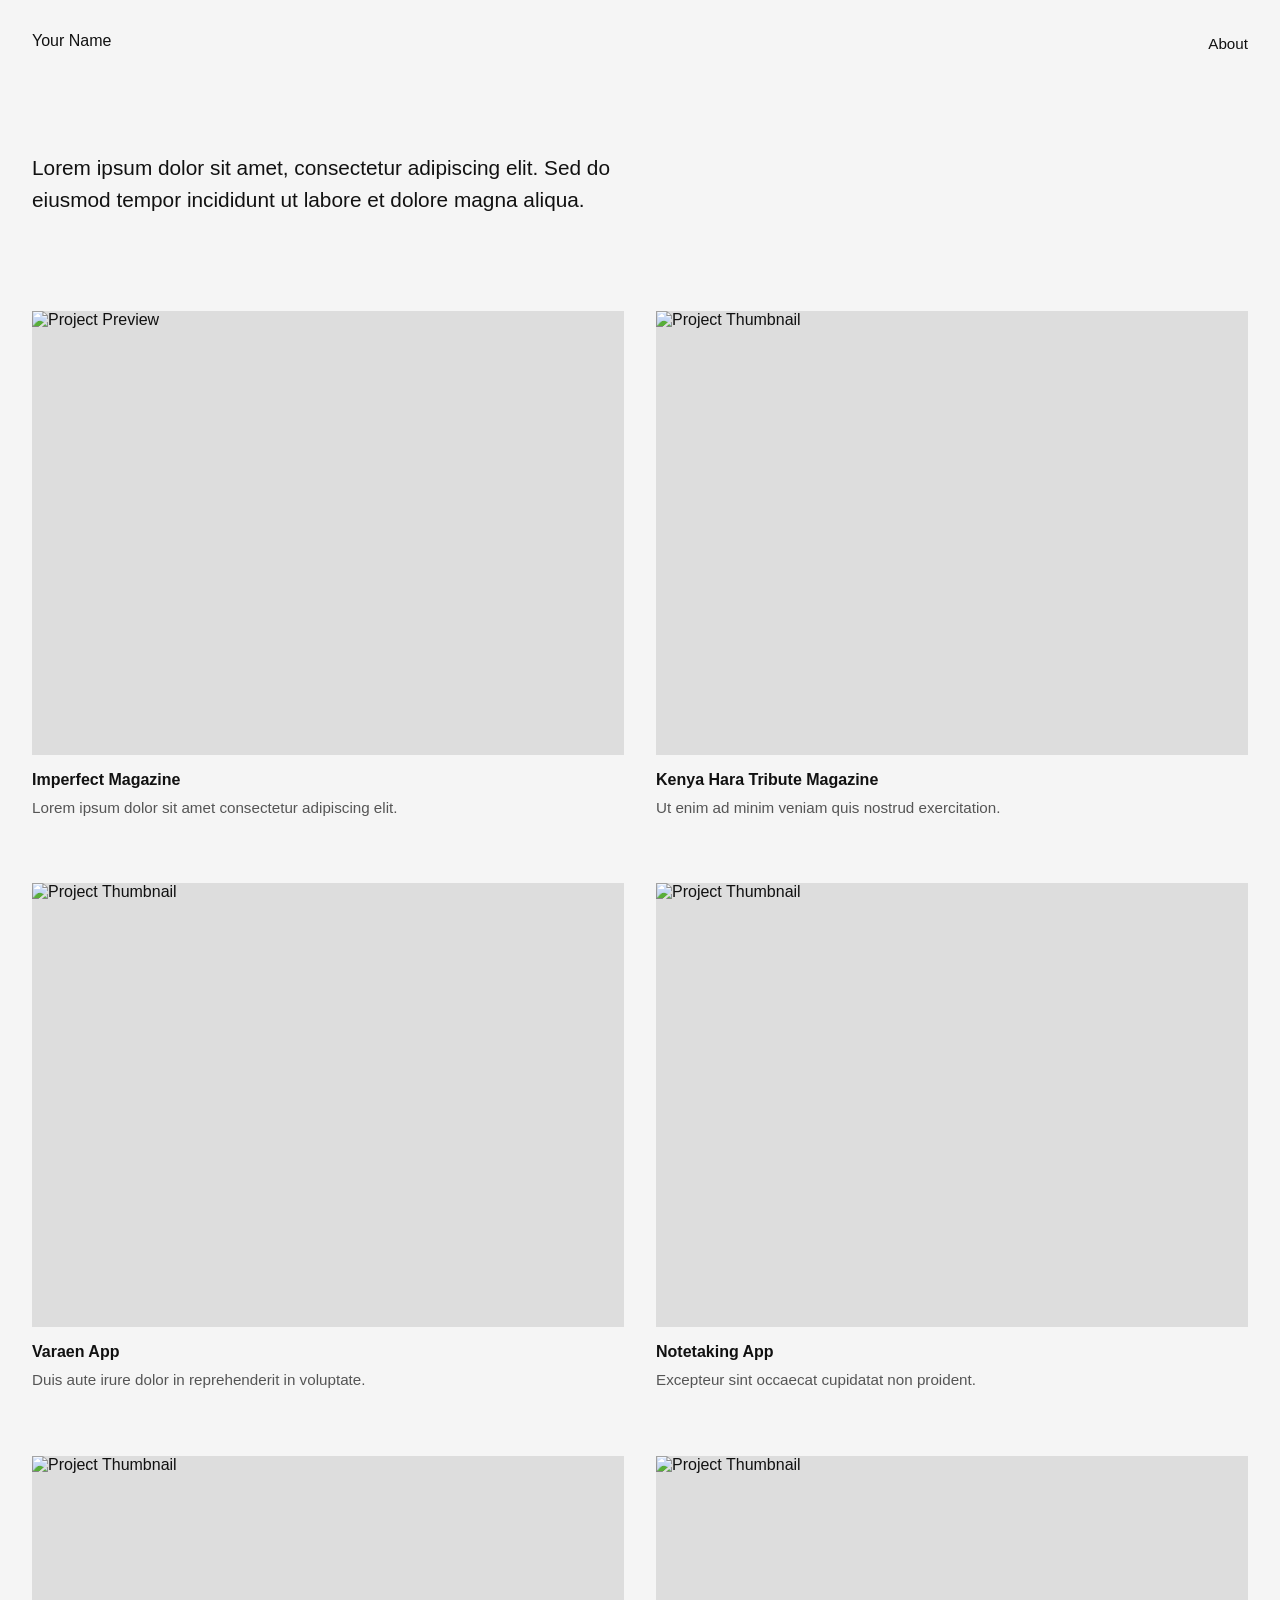
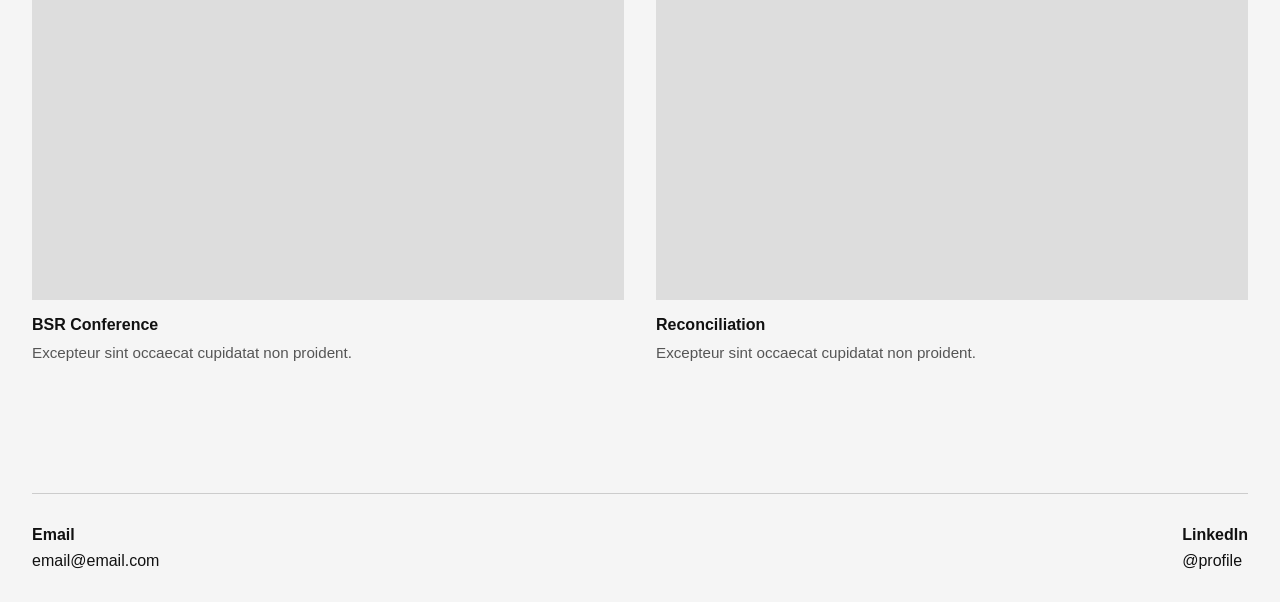
==== index.html @ b3b63ad7 "Add files via upload" ====
<!DOCTYPE html>
<html lang="en">
<head>
    <meta charset="UTF-8">
    <meta name="viewport" content="width=device-width, initial-scale=1.0">
    <title>Portfolio</title>
    <link rel="stylesheet" href="style.css">
</head>
<body>

    <!-- HEADER -->
    <header class="site-header">
        <div class="header-left">
            <a href="index.html">Your Name</a>
        </div>

        <div class="header-right">
            <a href="about.html">About</a>
        </div>
    </header>

    <!-- INTRO -->
    <section class="intro">
        <p>
            Lorem ipsum dolor sit amet, consectetur adipiscing elit.
            Sed do eiusmod tempor incididunt ut labore et dolore magna aliqua.
        </p>
    </section>

    <!-- PROJECT GRID -->
    <main class="projects-grid">

        <!-- IMPERFECT MAGAZINE PROJECT -->
        <a href="#" class="project-card">

            <div class="media-container">
                        <!-- Static Image -->
                <img src="images/Imperfect-Magazine-Mockup-Covers.png" 
                    alt="Project Preview"
                    class="static-image">

                <!-- GIF -->
                <img src="images/Imperfect-Magazine-Video-Mockup.gif" 
                    alt="Animated Preview"
                    class="gif-preview">

            </div>

            <div class="project-info">
                <h2>Imperfect Magazine</h2>
                <p>Lorem ipsum dolor sit amet consectetur adipiscing elit.</p>
            </div>

        </a>

        <!-- KENYA HARA PROJECT -->
        <a href="#" class="project-card">

            <div class="media-container">
                <img src="images/project-placeholder.jpg" alt="Project Thumbnail">
            </div>

            <div class="project-info">
                <h2>Kenya Hara Tribute Magazine</h2>
                <p>Ut enim ad minim veniam quis nostrud exercitation.</p>
            </div>

        </a>

        <!-- PROJECT 3 -->
        <a href="#" class="project-card">

            <div class="media-container">
                <img src="images/project-placeholder.jpg" alt="Project Thumbnail">
            </div>

            <div class="project-info">
                <h2>Varaen App</h2>
                <p>Duis aute irure dolor in reprehenderit in voluptate.</p>
            </div>

        </a>

        <!-- PROJECT 4 -->
        <a href="#" class="project-card">

            <div class="media-container">
                <img src="images/project-placeholder.jpg" alt="Project Thumbnail">
            </div>

            <div class="project-info">
                <h2>Notetaking App</h2>
                <p>Excepteur sint occaecat cupidatat non proident.</p>
            </div>

        </a>

               <!-- PROJECT 5 -->
        <a href="#" class="project-card">

            <div class="media-container">
                <img src="images/project-placeholder.jpg" alt="Project Thumbnail">
            </div>

            <div class="project-info">
                <h2>BSR Conference</h2>
                <p>Excepteur sint occaecat cupidatat non proident.</p>
            </div>

        </a>

               <!-- PROJECT 6 -->
        <a href="#" class="project-card">

            <div class="media-container">
                <img src="images/project-placeholder.jpg" alt="Project Thumbnail">
            </div>

            <div class="project-info">
                <h2>Reconciliation</h2>
                <p>Excepteur sint occaecat cupidatat non proident.</p>
            </div>

        </a>
    </main>

    <!-- FOOTER -->
    <footer class="site-footer">

        <div class="footer-column">
            <p>Email</p>
            <p>email@email.com</p>
        </div>

        <div class="footer-column">
            <p>LinkedIn</p>
            <p>@profile</p>
        </div>

    </footer>

</body>
</html>
---- style.css ----
/* RESET */

* {
    margin: 0;
    padding: 0;
    box-sizing: border-box;
}

/* LINKS */
a:link, a:visited {
    color: #111;
    text-decoration: none;
}

a:hover, a:active {
    color: lightsalmon;
}

/* BODY */

body {
    font-family: Arial, Helvetica, sans-serif;
    color: #111;
    background-color: #f5f5f5;

    /* TEXTURE */
    /*
    background-image: url("images/texture.jpg");
    background-repeat: repeat;
    */

    padding: 2rem;
}

/* HEADER */

.site-header {
    display: flex;
    justify-content: space-between;
    align-items: flex-start;

    margin-bottom: 6rem;
}

.site-header h1 {
    font-size: 1.5rem;
    font-weight: 500;
}

.header-right {
    text-align: right;
    line-height: 1.6;
    font-size: 0.95rem;
}

/* INTRO */

.intro {
    /* change max width to adjust to the size of one project card */
    max-width: 600px; 
    margin-bottom: 6rem;
}

.intro p {
    font-size: 1.3rem;
    line-height: 1.5;
}

/* PROJECT GRID */

.projects-grid {
    display: grid;
    grid-template-columns: 1fr 1fr;
    gap: 4rem 2rem;

    margin-bottom: 8rem;
}

/* TEST */
.media-container {
    position: relative;
    overflow: hidden;
}

.media-container img {
    width: 100%;
    display: block;
}

/* GIF ON TOP */

.gif-preview {
    position: absolute;
    inset: 0;

    opacity: 0;
    transition: opacity 0.2s ease;
}

/* SHOW GIF ON HOVER */

.project-card:hover .gif-preview {
    opacity: 1;
}

/* PROJECT CARD */

.project-card {
    text-decoration: none;
    color: inherit;
}

.media-container {
    width: 100%;
    aspect-ratio: 4 / 3;
    overflow: hidden;

    background-color: #ddd;
    margin-bottom: 1rem;
}

.media-container img,
.media-container video {
    width: 100%;
    height: 100%;
    object-fit: cover;
    display: block;
}

/* PROJECT INFO */

.project-info h2 {
    font-size: 1rem;
    font-weight: 600;

    margin-bottom: 0.5rem;
}

.project-info p {
    font-size: 0.95rem;
    line-height: 1.5;
    color: #555;
}

/* FOOTER */

.site-footer {
    display: flex;
    justify-content: space-between;
    gap: 2rem;

    padding-top: 2rem;
    border-top: 1px solid #ccc;
}

.footer-column p:first-child {
    font-weight: 600;
    margin-bottom: 0.5rem;
}

/* RESPONSIVE */

@media (max-width: 768px) {

    body {
        padding: 1.25rem;
    }

    .site-header {
        flex-direction: column;
        gap: 1rem;
    }

    .header-right {
        text-align: left;
    }

    .projects-grid {
        grid-template-columns: 1fr;
        gap: 3rem;
    }

    .site-footer {
        flex-direction: column;
        gap: 2rem;
    }

}
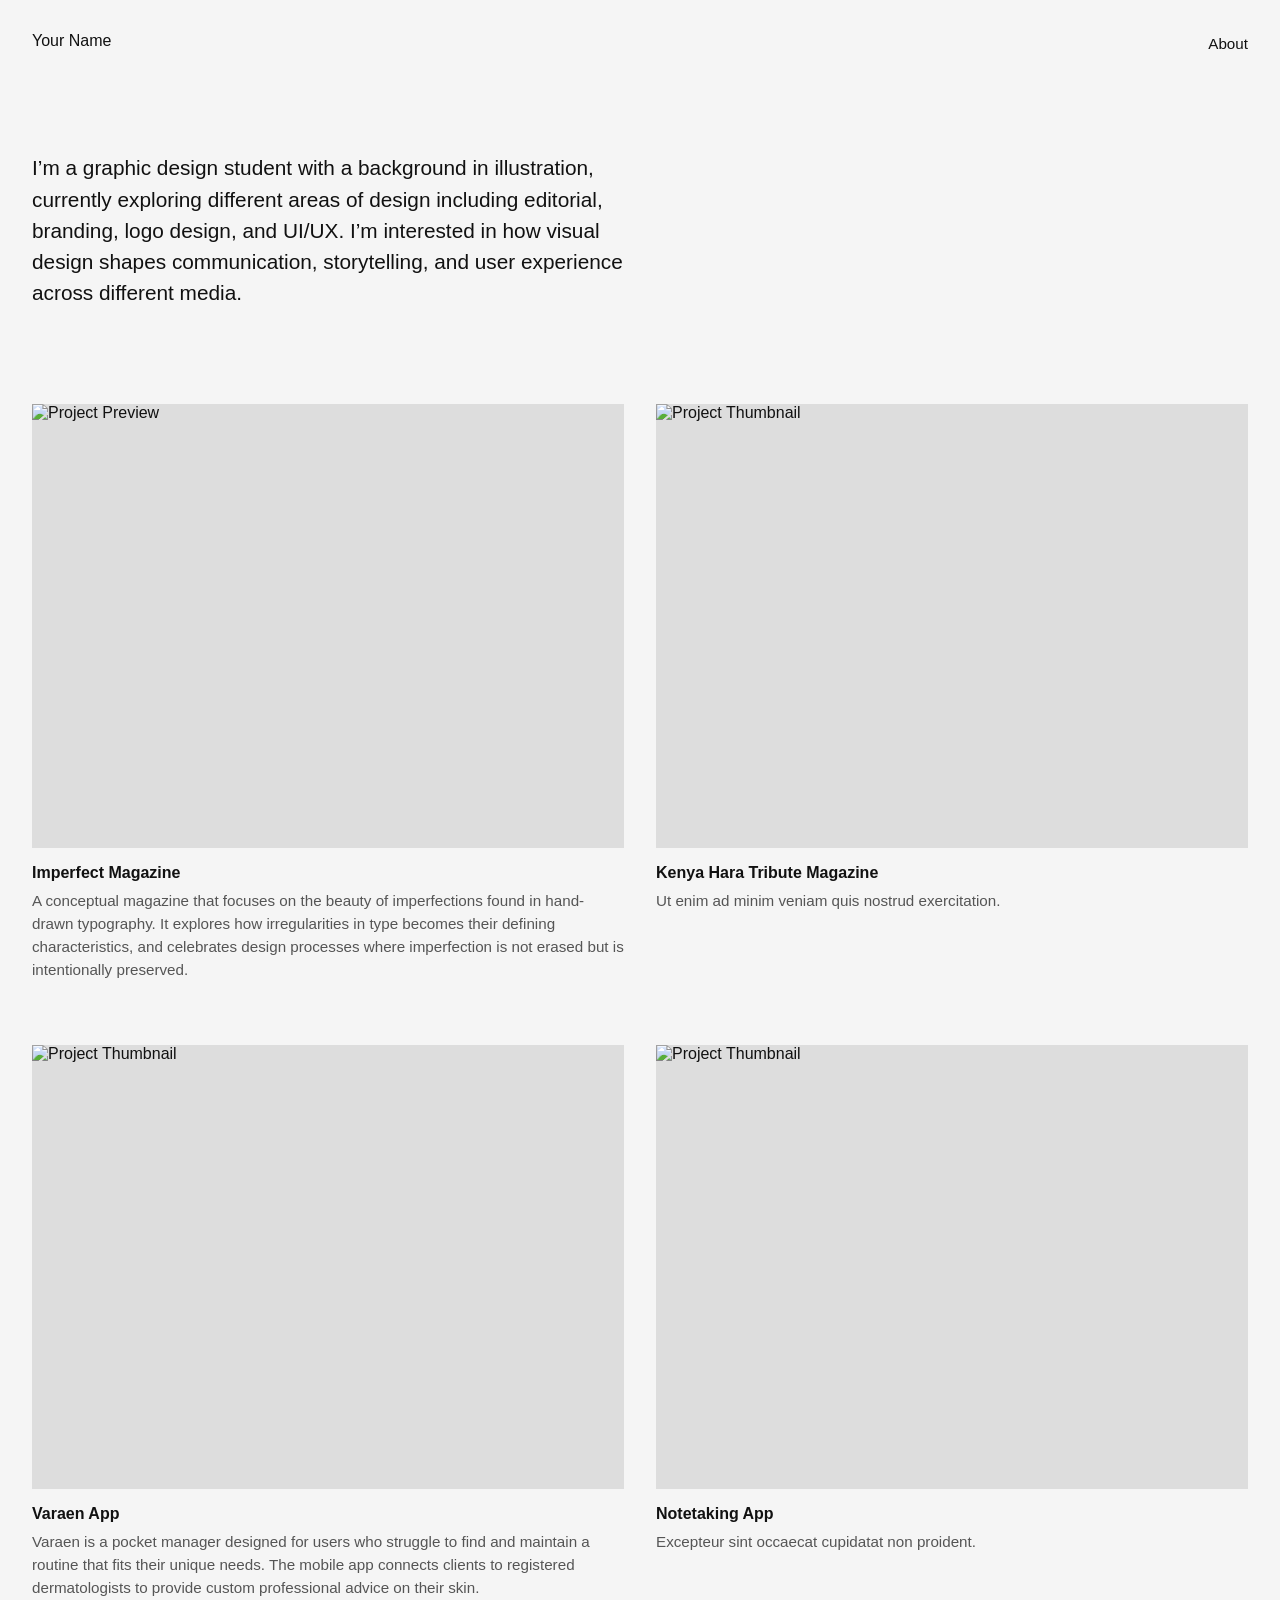
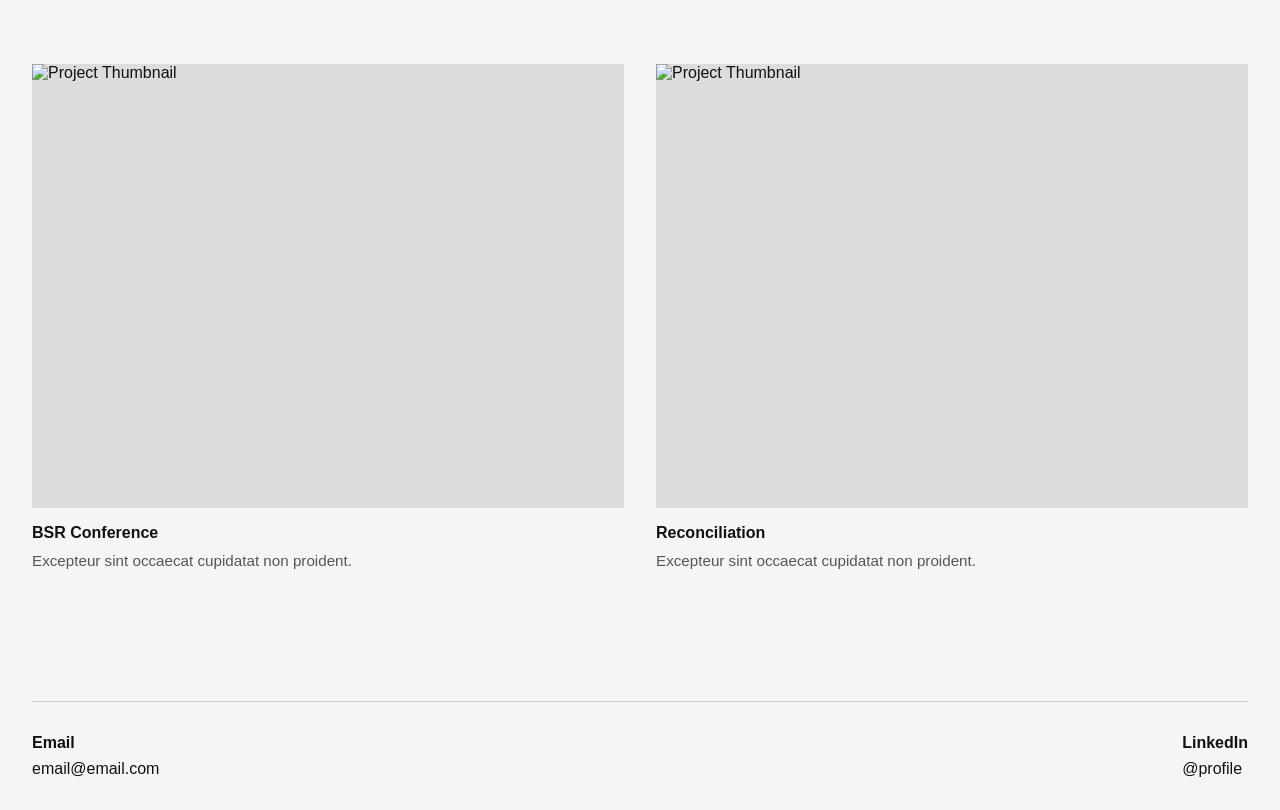
==== commit 3ae0a8b0: "Revise project descriptions in index.html Updated project descriptions to provide detailed insights " ====
--- a/index.html
+++ b/index.html
@@ -22,8 +22,7 @@
     <!-- INTRO -->
     <section class="intro">
         <p>
-            Lorem ipsum dolor sit amet, consectetur adipiscing elit.
-            Sed do eiusmod tempor incididunt ut labore et dolore magna aliqua.
+            I’m a graphic design student with a background in illustration, currently exploring different areas of design including editorial, branding, logo design, and UI/UX. I’m interested in how visual design shapes communication, storytelling, and user experience across different media.
         </p>
     </section>
 
@@ -35,12 +34,12 @@
 
             <div class="media-container">
                         <!-- Static Image -->
-                <img src="images/Imperfect-Magazine-Mockup-Covers.png" 
+                <img src="Images/Imperfect-Magazine-Mockup-Covers.png" 
                     alt="Project Preview"
                     class="static-image">
 
                 <!-- GIF -->
-                <img src="images/Imperfect-Magazine-Video-Mockup.gif" 
+                <img src="Images/Imperfect-Magazine-Video-Mockup.gif" 
                     alt="Animated Preview"
                     class="gif-preview">
 
@@ -48,7 +47,8 @@
 
             <div class="project-info">
                 <h2>Imperfect Magazine</h2>
-                <p>Lorem ipsum dolor sit amet consectetur adipiscing elit.</p>
+                <p>A conceptual magazine that focuses on the beauty of imperfections found in hand-drawn typography. It explores how irregularities
+                in type becomes their defining characteristics, and celebrates design processes where imperfection is not erased but is intentionally preserved.</p>
             </div>
 
         </a>
@@ -57,7 +57,7 @@
         <a href="#" class="project-card">
 
             <div class="media-container">
-                <img src="images/project-placeholder.jpg" alt="Project Thumbnail">
+                <img src="Images/project-placeholder.jpg" alt="Project Thumbnail">
             </div>
 
             <div class="project-info">
@@ -71,12 +71,16 @@
         <a href="#" class="project-card">
 
             <div class="media-container">
-                <img src="images/project-placeholder.jpg" alt="Project Thumbnail">
+                <img src="Images/project-placeholder.jpg" alt="Project Thumbnail">
             </div>
 
             <div class="project-info">
                 <h2>Varaen App</h2>
-                <p>Duis aute irure dolor in reprehenderit in voluptate.</p>
+                <p>Varaen is a pocket manager designed for users
+who struggle to find and maintain a routine that
+fits their unique needs. The mobile app connects
+clients to registered dermatologists to provide
+custom professional advice on their skin. </p>
             </div>
 
         </a>
@@ -85,7 +89,7 @@
         <a href="#" class="project-card">
 
             <div class="media-container">
-                <img src="images/project-placeholder.jpg" alt="Project Thumbnail">
+                <img src="Images/project-placeholder.jpg" alt="Project Thumbnail">
             </div>
 
             <div class="project-info">
@@ -99,7 +103,7 @@
         <a href="#" class="project-card">
 
             <div class="media-container">
-                <img src="images/project-placeholder.jpg" alt="Project Thumbnail">
+                <img src="Images/project-placeholder.jpg" alt="Project Thumbnail">
             </div>
 
             <div class="project-info">
@@ -140,4 +144,4 @@
     </footer>
 
 </body>
-</html>+</html>
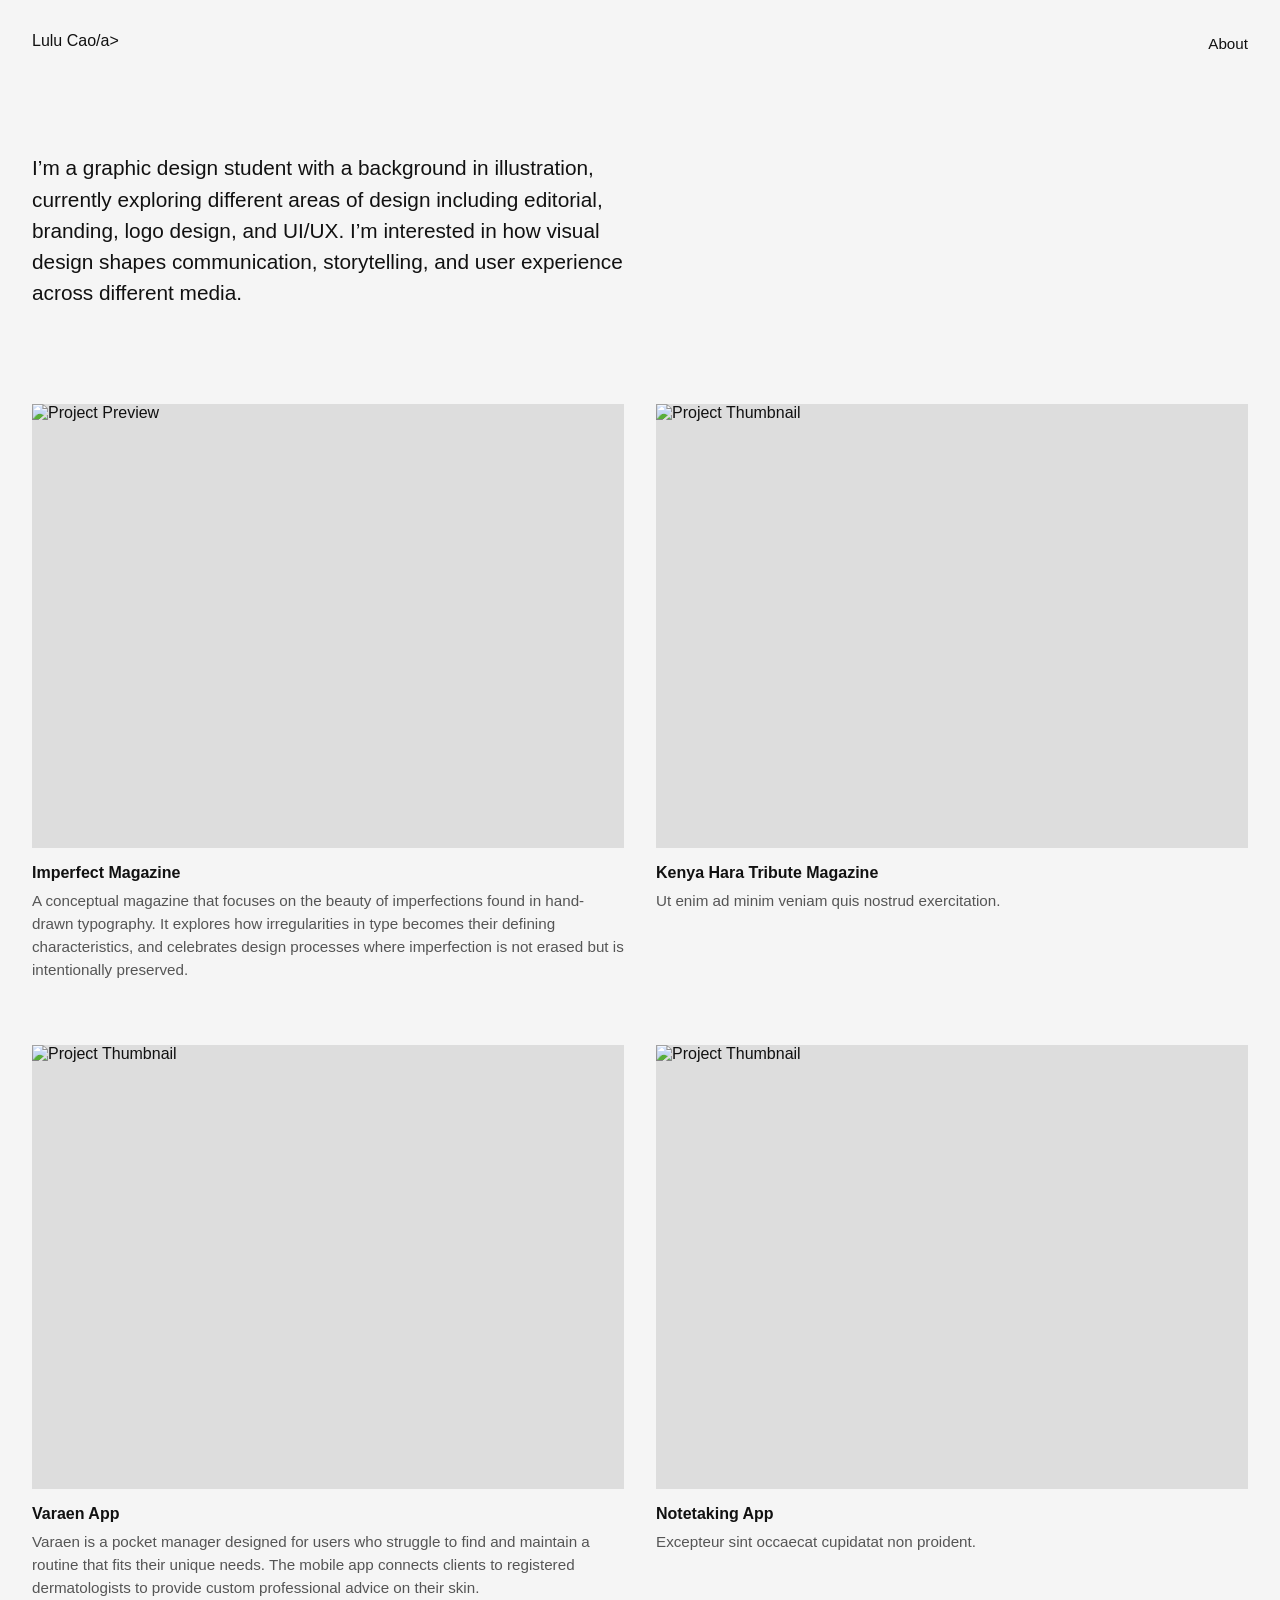
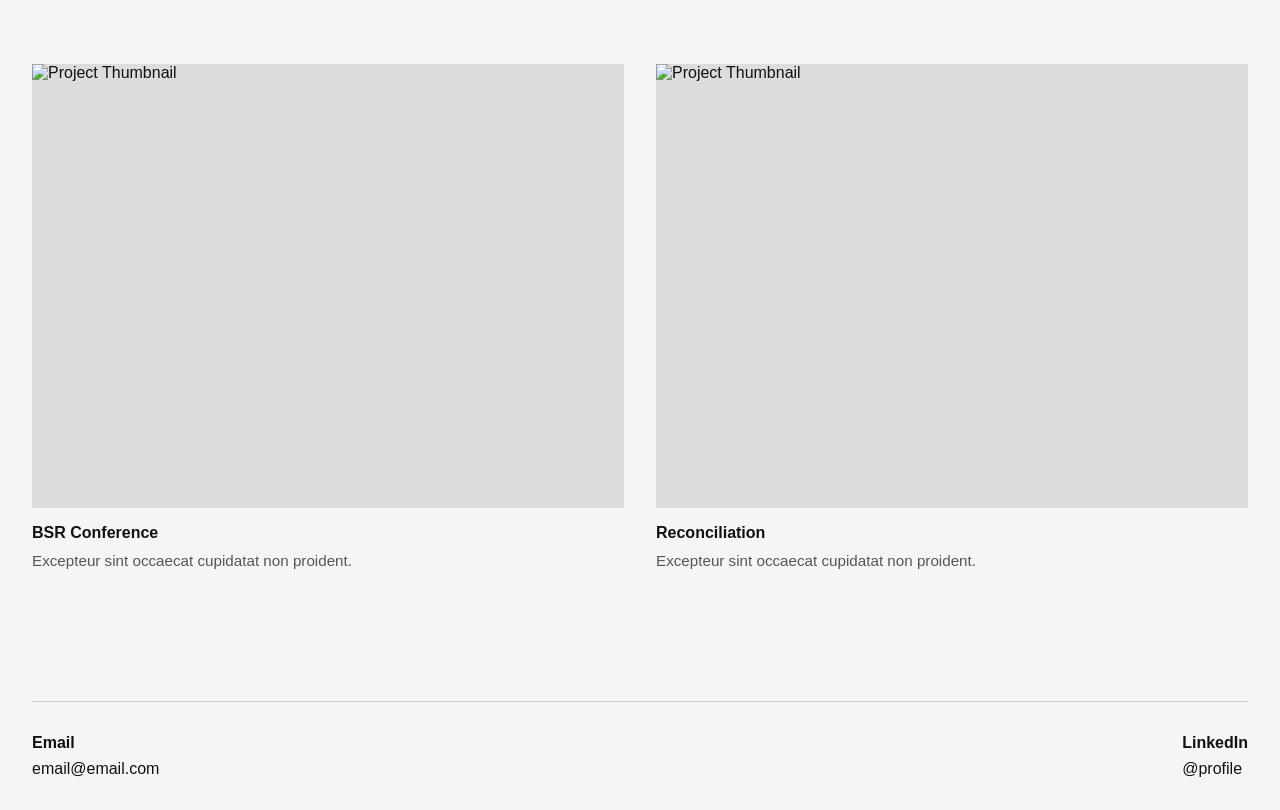
==== commit ef5bc7fd: "Update header link text to 'Lulu Cao'" ====
--- a/index.html
+++ b/index.html
@@ -11,7 +11,7 @@
     <!-- HEADER -->
     <header class="site-header">
         <div class="header-left">
-            <a href="index.html">Your Name</a>
+            <a href="index.html">Lulu Cao/a>
         </div>
 
         <div class="header-right">
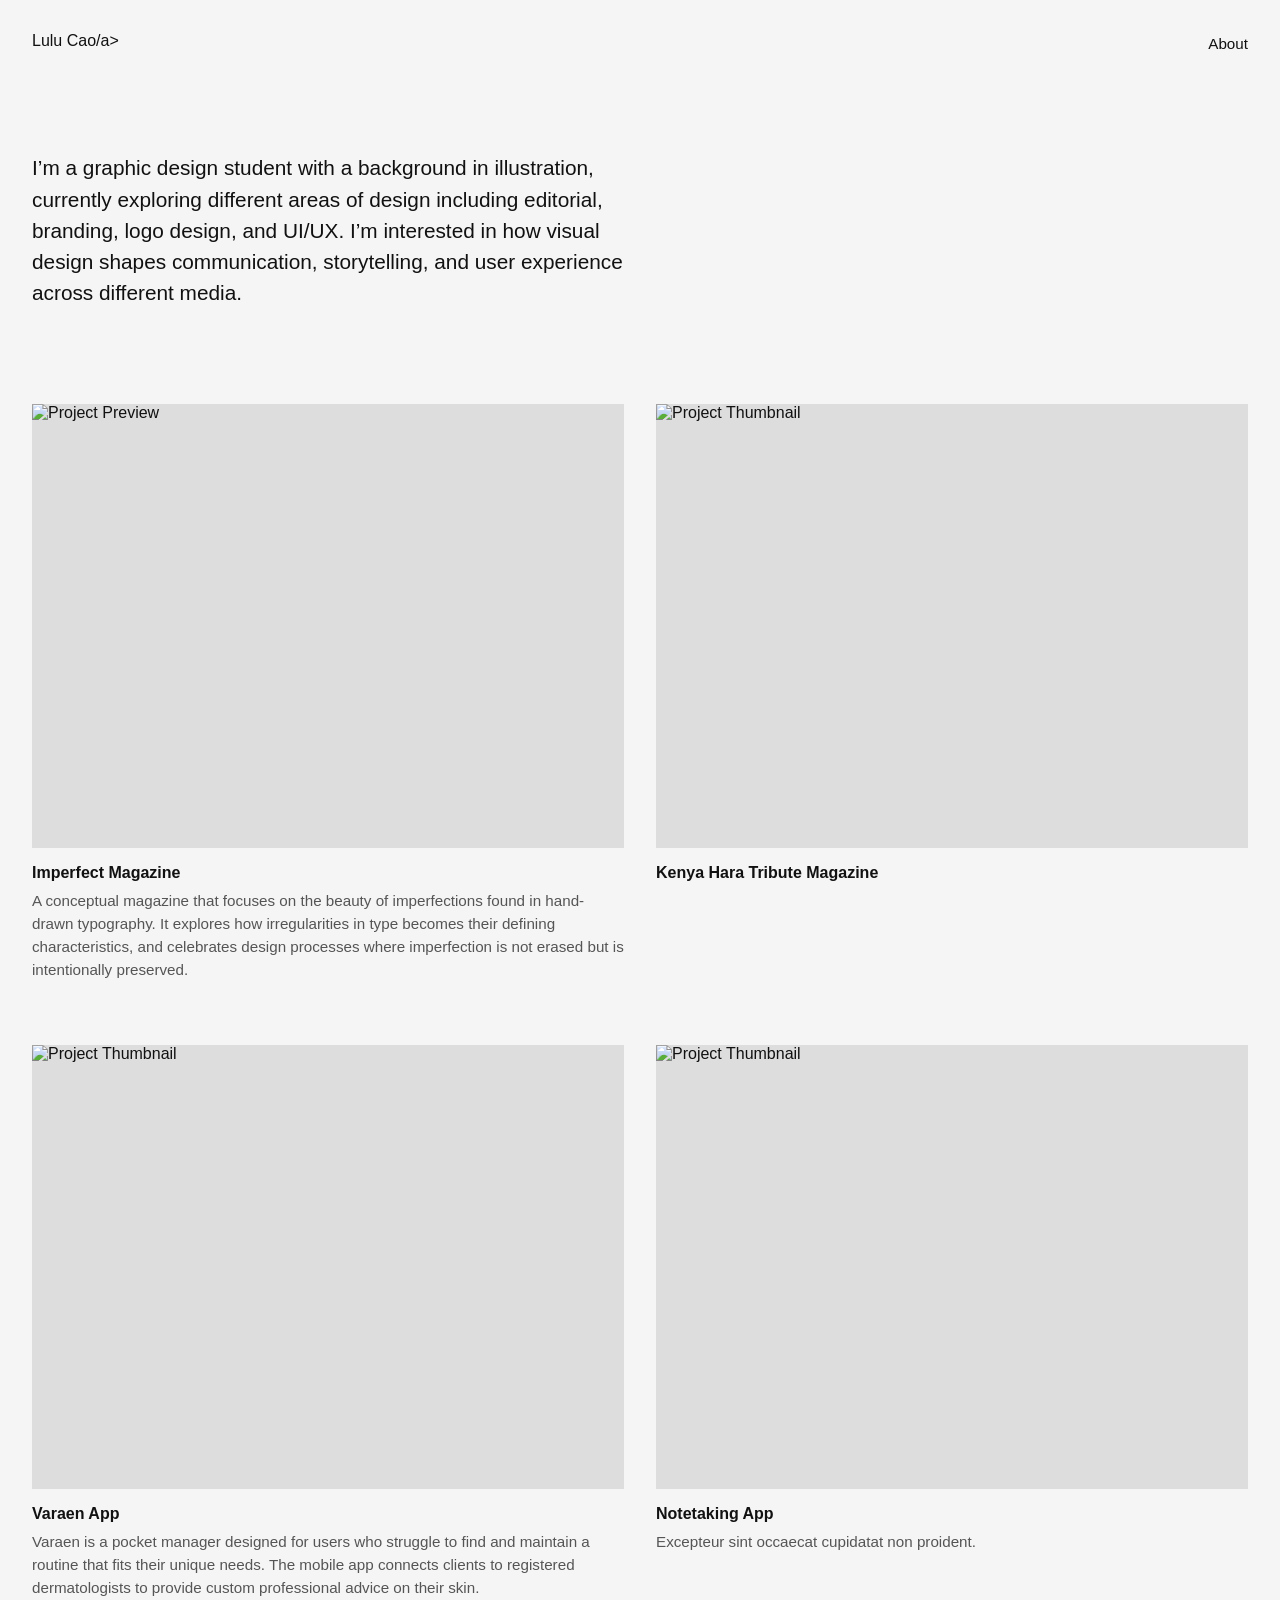
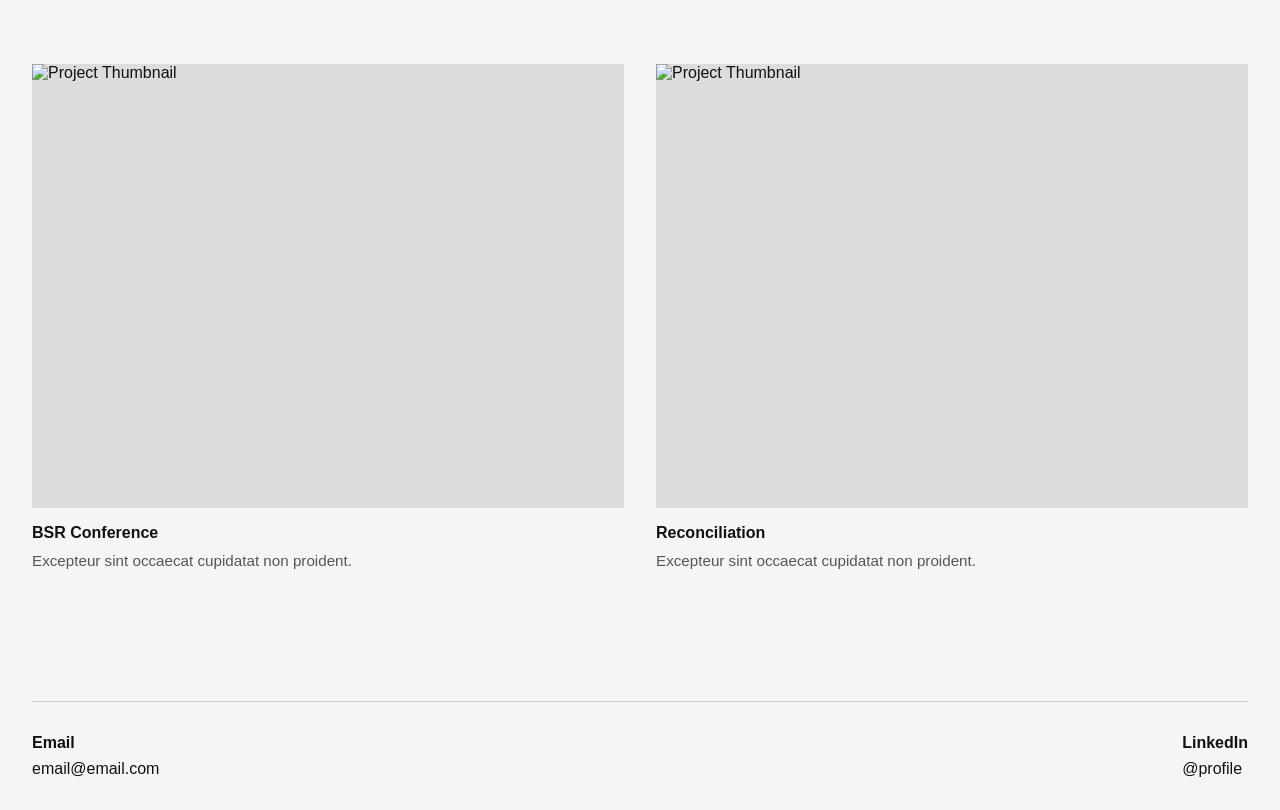
==== commit 2b2f211f: "Replace project images and modify text for clarity Updated project images and cleaned up text conten" ====
--- a/index.html
+++ b/index.html
@@ -57,12 +57,15 @@
         <a href="#" class="project-card">
 
             <div class="media-container">
-                <img src="Images/project-placeholder.jpg" alt="Project Thumbnail">
+                <img src="Images/Kenya Hara Publication cover.jpg" alt="Project Thumbnail">
+
+                <!-- GIF -->
+                <img src="Images/Kenya Hara Publication.gif" alt="Animated Preview" class="gif-preview">
             </div>
 
             <div class="project-info">
                 <h2>Kenya Hara Tribute Magazine</h2>
-                <p>Ut enim ad minim veniam quis nostrud exercitation.</p>
+                <p> </p>
             </div>
 
         </a>
@@ -76,11 +79,8 @@
 
             <div class="project-info">
                 <h2>Varaen App</h2>
-                <p>Varaen is a pocket manager designed for users
-who struggle to find and maintain a routine that
-fits their unique needs. The mobile app connects
-clients to registered dermatologists to provide
-custom professional advice on their skin. </p>
+                <p>Varaen is a pocket manager designed for users who struggle to find and maintain a routine that fits their unique needs. The mobile app connects
+                clients to registered dermatologists to provide custom professional advice on their skin. </p>
             </div>
 
         </a>
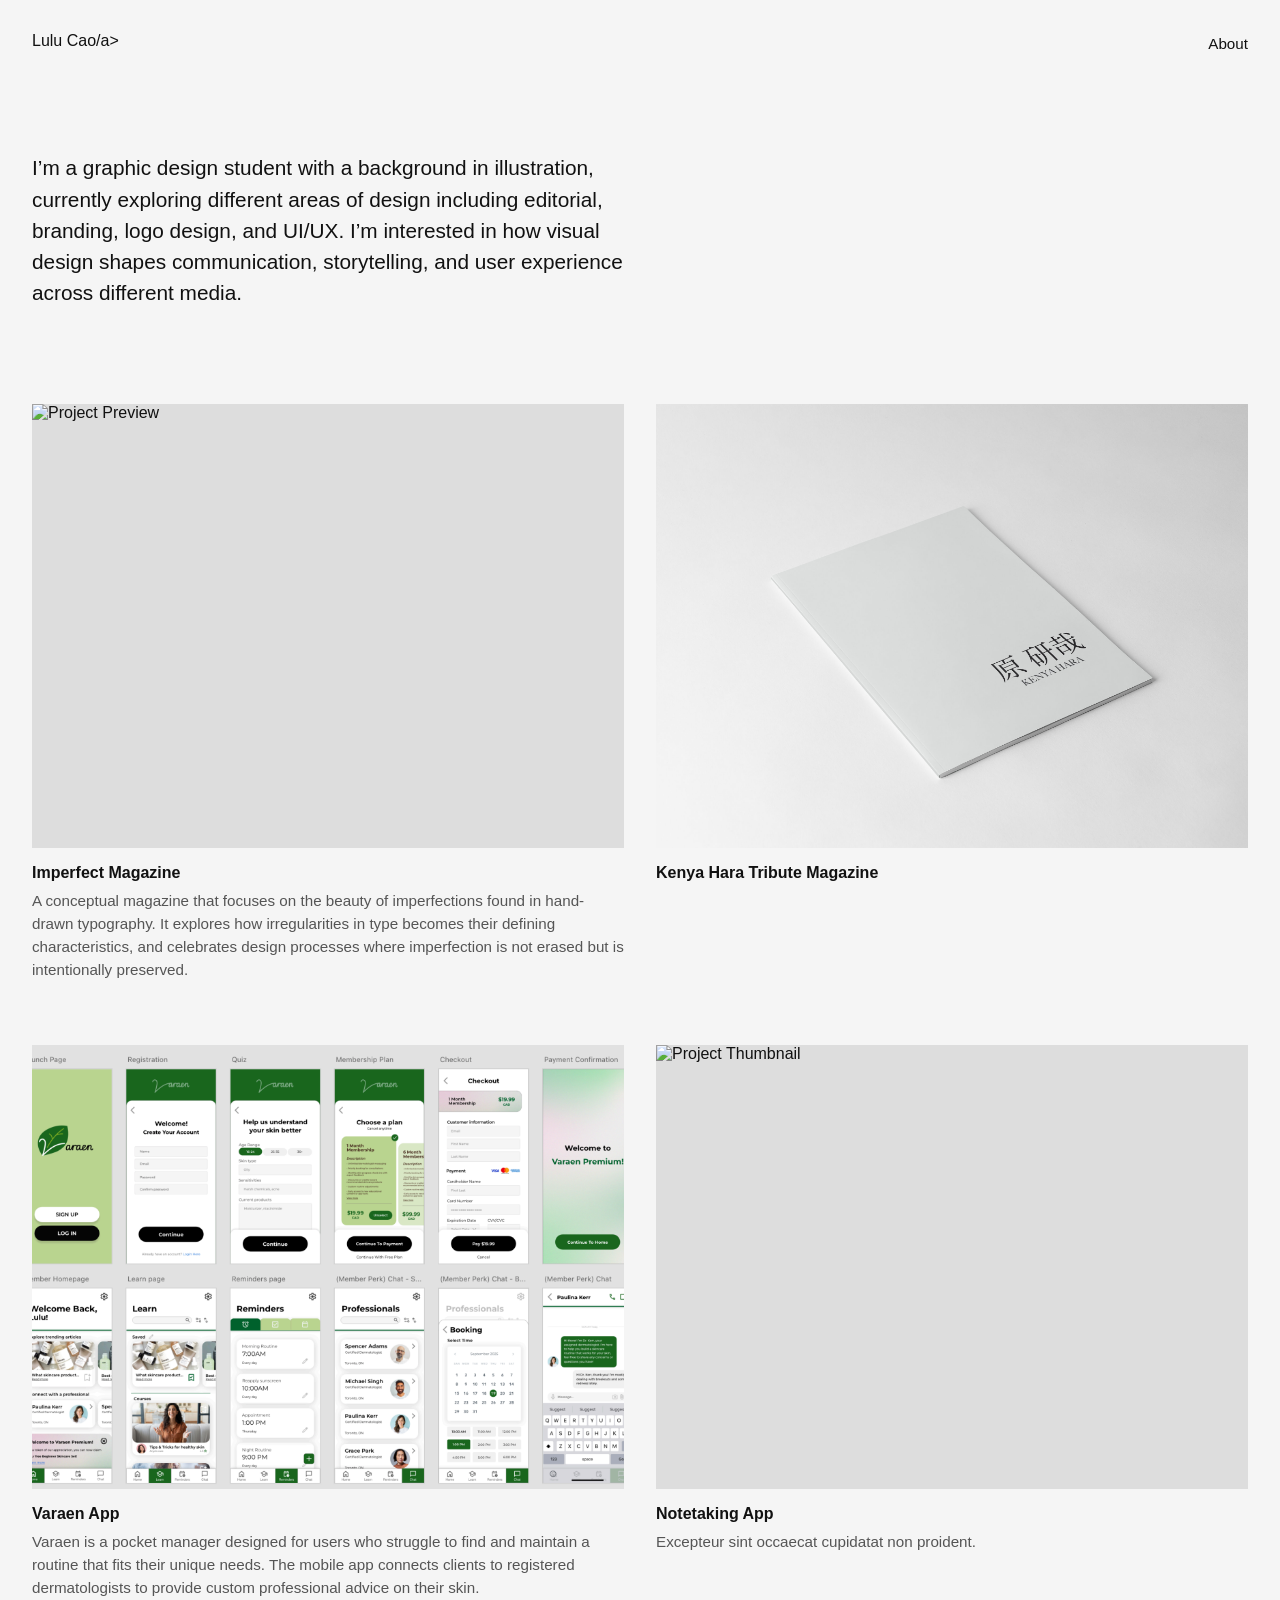
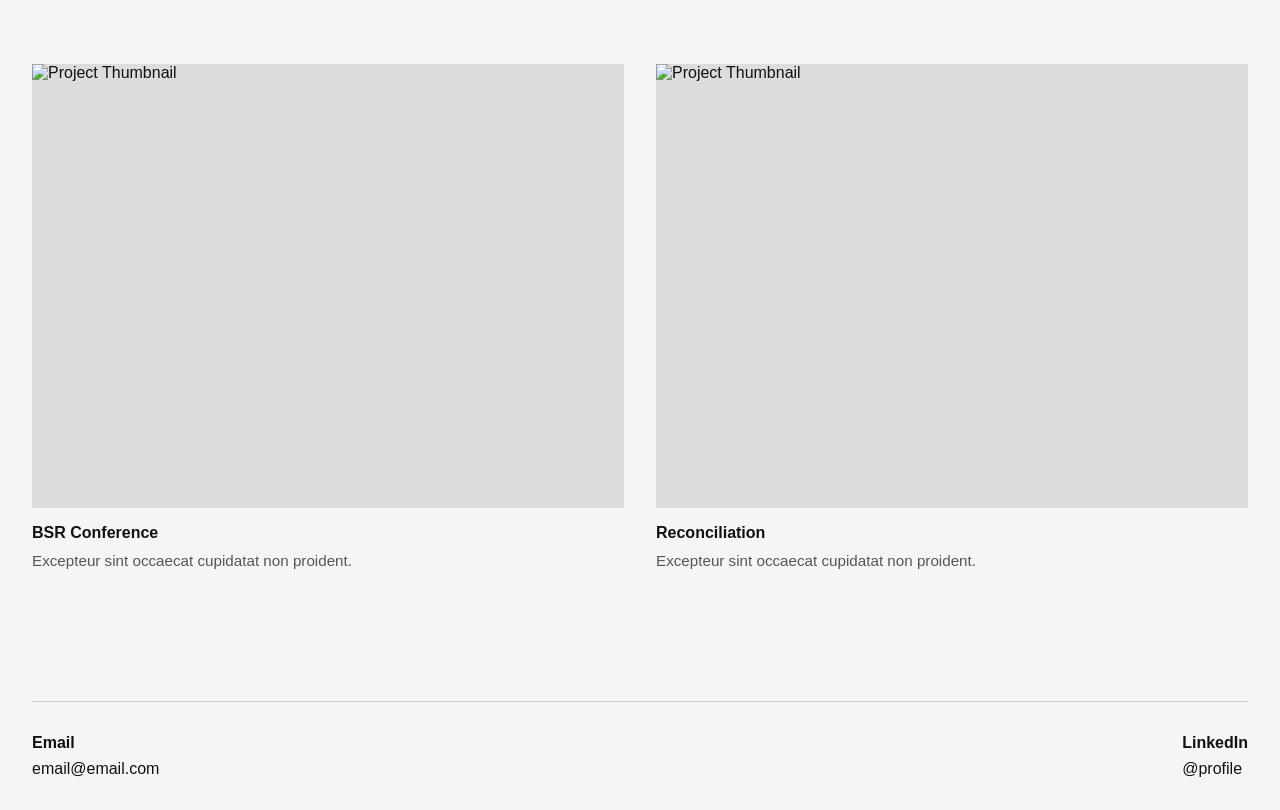
==== commit ff1da525: "Update project thumbnail image for Varaen App" ====
--- a/index.html
+++ b/index.html
@@ -74,7 +74,7 @@
         <a href="#" class="project-card">
 
             <div class="media-container">
-                <img src="Images/project-placeholder.jpg" alt="Project Thumbnail">
+                <img src="Images/Varaen Interface.png" alt="Project Thumbnail">
             </div>
 
             <div class="project-info">
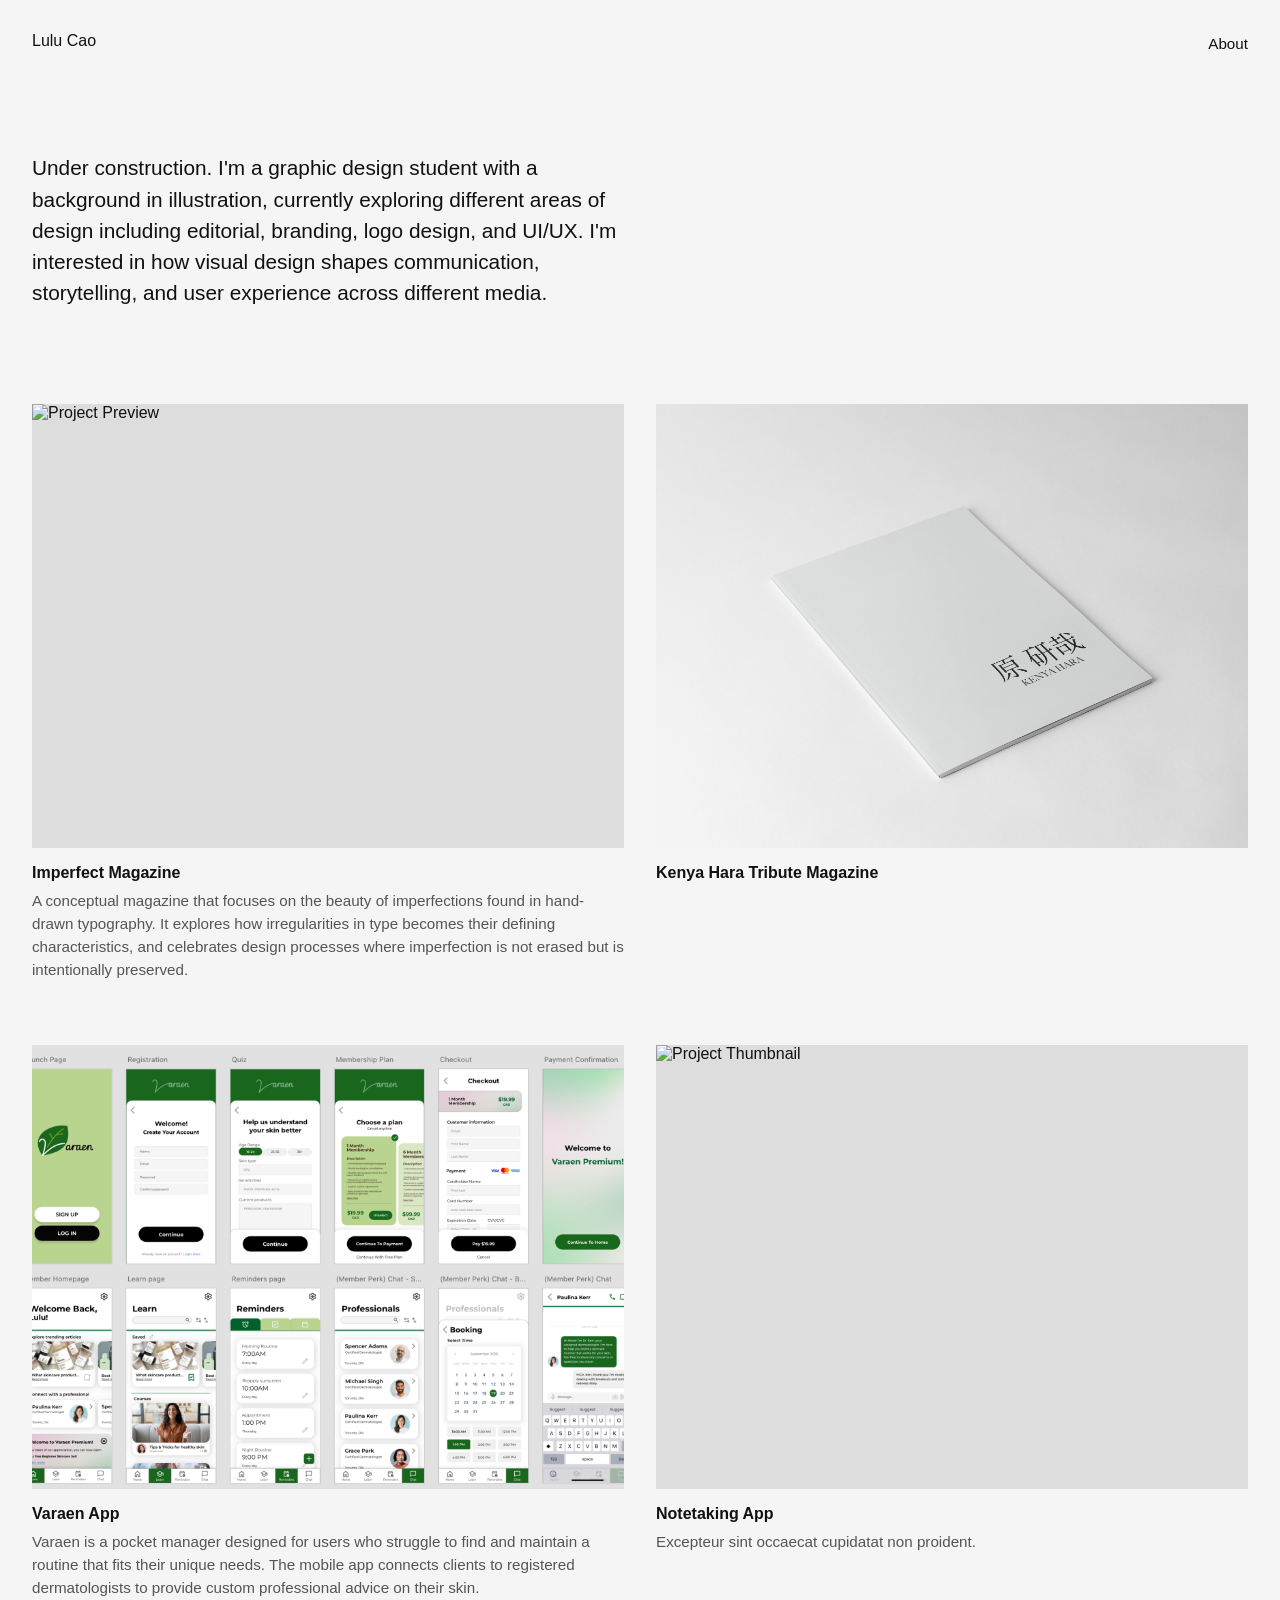
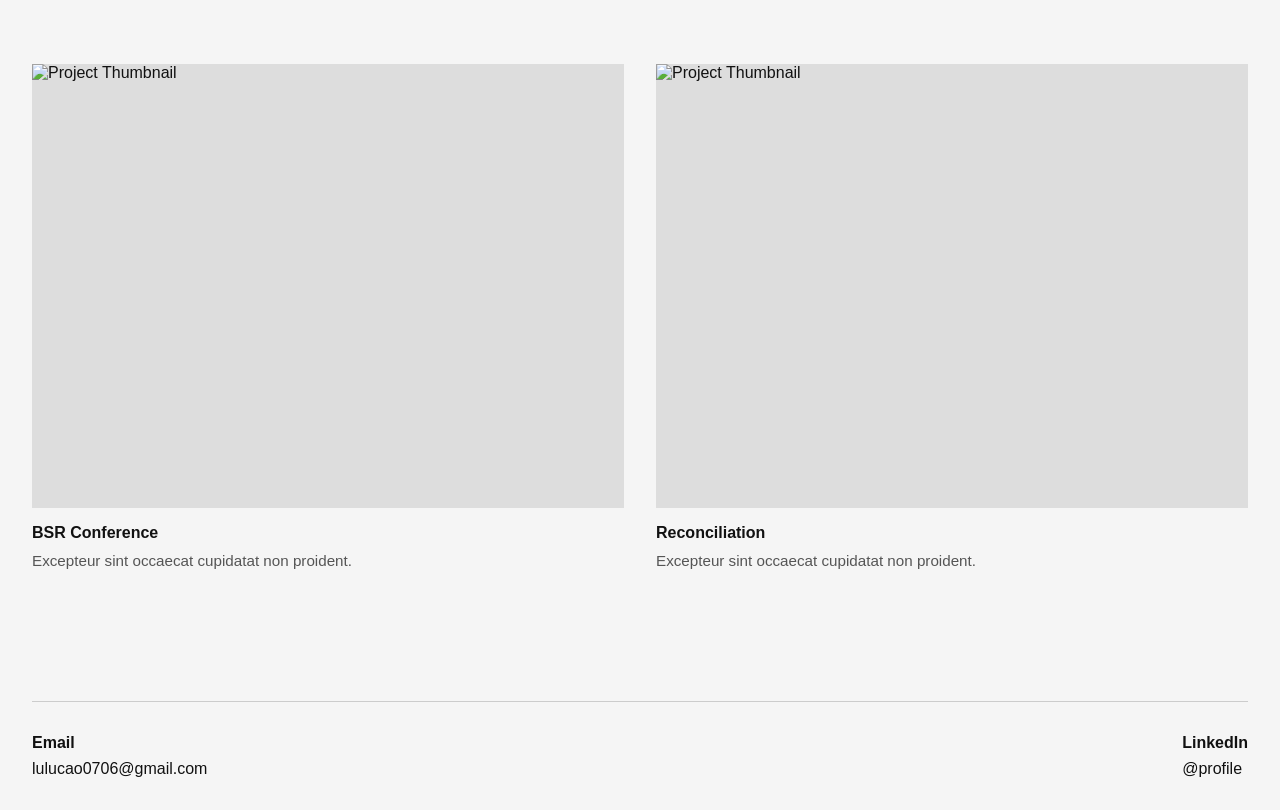
==== commit 24a0f97a: "Add files via upload" ====
--- a/index.html
+++ b/index.html
@@ -11,7 +11,7 @@
     <!-- HEADER -->
     <header class="site-header">
         <div class="header-left">
-            <a href="index.html">Lulu Cao/a>
+            <a href="index.html">Lulu Cao</a>
         </div>
 
         <div class="header-right">
@@ -22,7 +22,9 @@
     <!-- INTRO -->
     <section class="intro">
         <p>
-            I’m a graphic design student with a background in illustration, currently exploring different areas of design including editorial, branding, logo design, and UI/UX. I’m interested in how visual design shapes communication, storytelling, and user experience across different media.
+            Under construction.
+
+            I'm a graphic design student with a background in illustration, currently exploring different areas of design including editorial, branding, logo design, and UI/UX. I'm interested in how visual design shapes communication, storytelling, and user experience across different media.
         </p>
     </section>
 
@@ -30,7 +32,7 @@
     <main class="projects-grid">
 
         <!-- IMPERFECT MAGAZINE PROJECT -->
-        <a href="#" class="project-card">
+        <a href="imperfect.html" class="project-card">
 
             <div class="media-container">
                         <!-- Static Image -->
@@ -54,18 +56,21 @@
         </a>
 
         <!-- KENYA HARA PROJECT -->
-        <a href="#" class="project-card">
+        <a href="/kenyahara.html" class="project-card">
 
             <div class="media-container">
                 <img src="Images/Kenya Hara Publication cover.jpg" alt="Project Thumbnail">
 
+
                 <!-- GIF -->
-                <img src="Images/Kenya Hara Publication.gif" alt="Animated Preview" class="gif-preview">
+                <img src="Images/Kenya Hara Publication.gif" 
+                alt="Animated Preview"
+                class="gif-preview">
             </div>
 
             <div class="project-info">
                 <h2>Kenya Hara Tribute Magazine</h2>
-                <p> </p>
+                <p></p>
             </div>
 
         </a>
@@ -80,7 +85,7 @@
             <div class="project-info">
                 <h2>Varaen App</h2>
                 <p>Varaen is a pocket manager designed for users who struggle to find and maintain a routine that fits their unique needs. The mobile app connects
-                clients to registered dermatologists to provide custom professional advice on their skin. </p>
+                clients to registered dermatologists to provide custom professional advice on their skin.</p>
             </div>
 
         </a>
@@ -133,7 +138,7 @@
 
         <div class="footer-column">
             <p>Email</p>
-            <p>email@email.com</p>
+            <p>lulucao0706@gmail.com</p>
         </div>
 
         <div class="footer-column">
@@ -144,4 +149,4 @@
     </footer>
 
 </body>
-</html>
+</html>
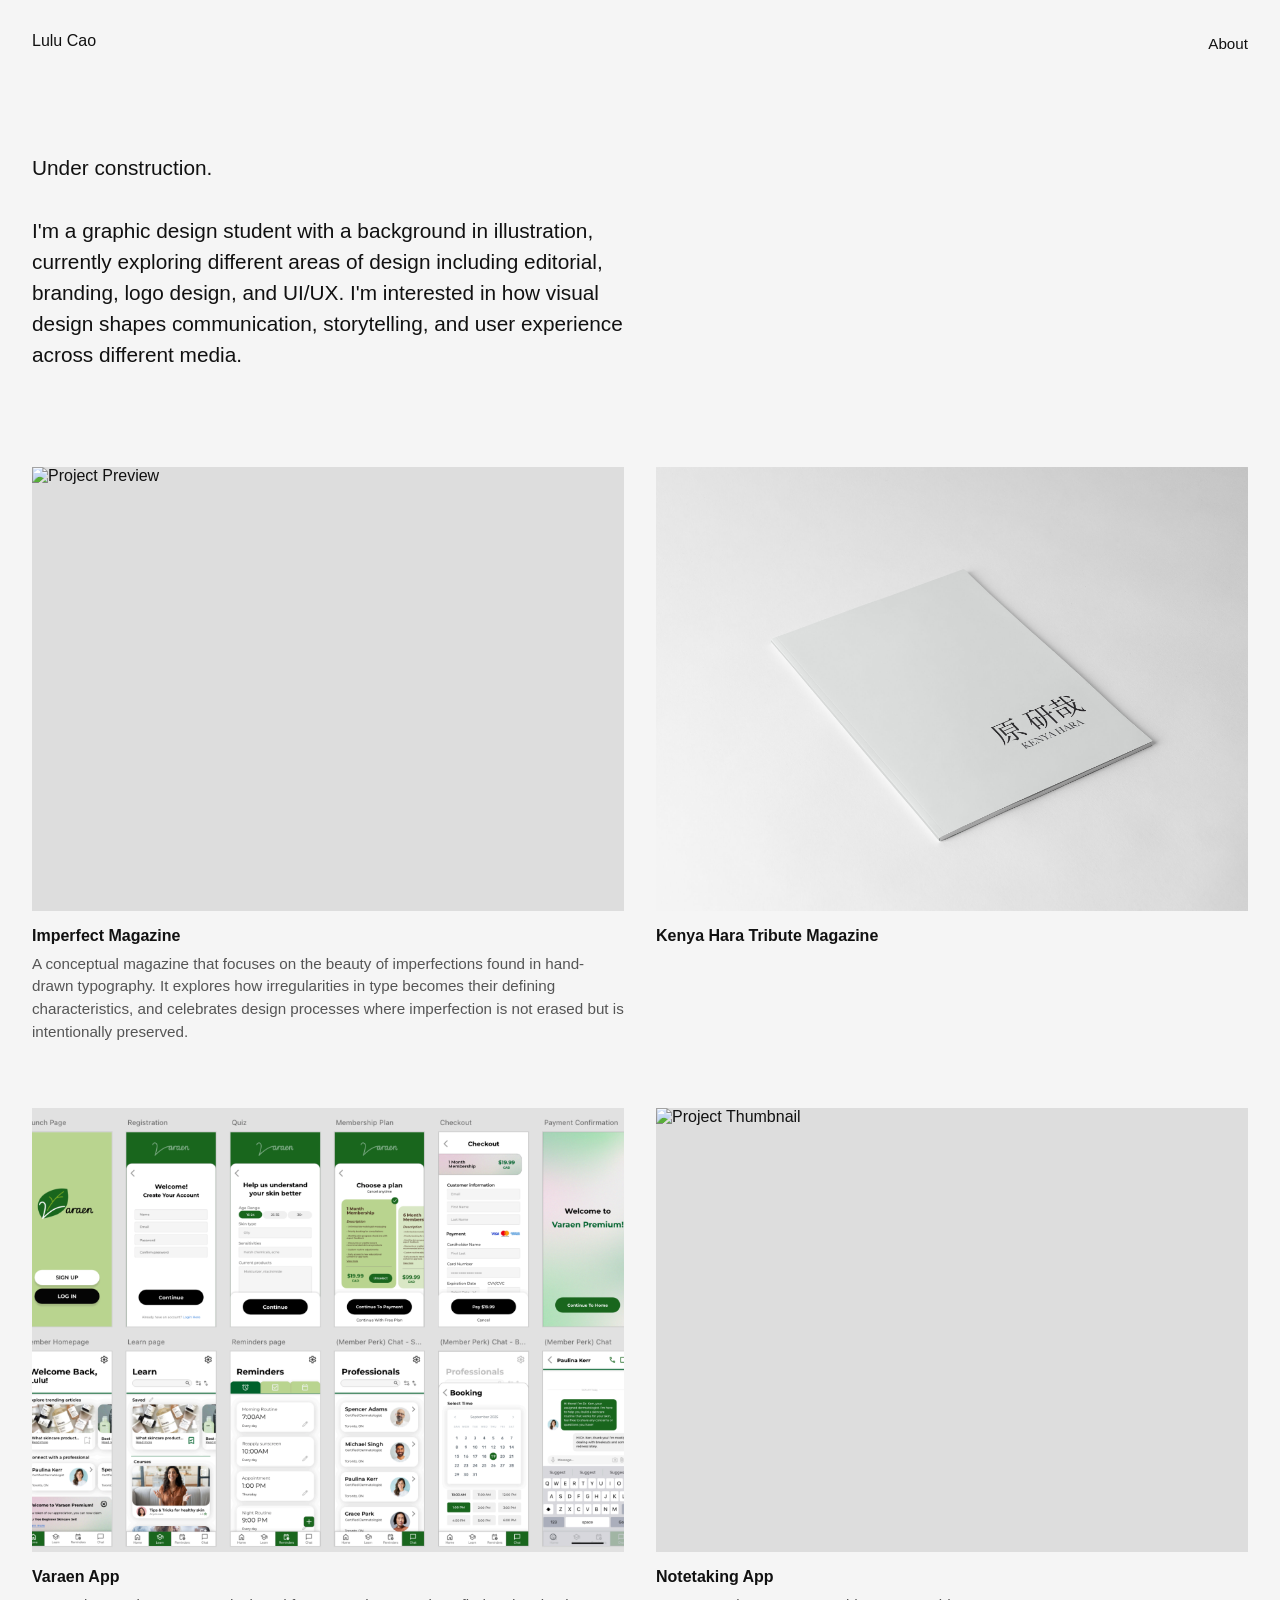
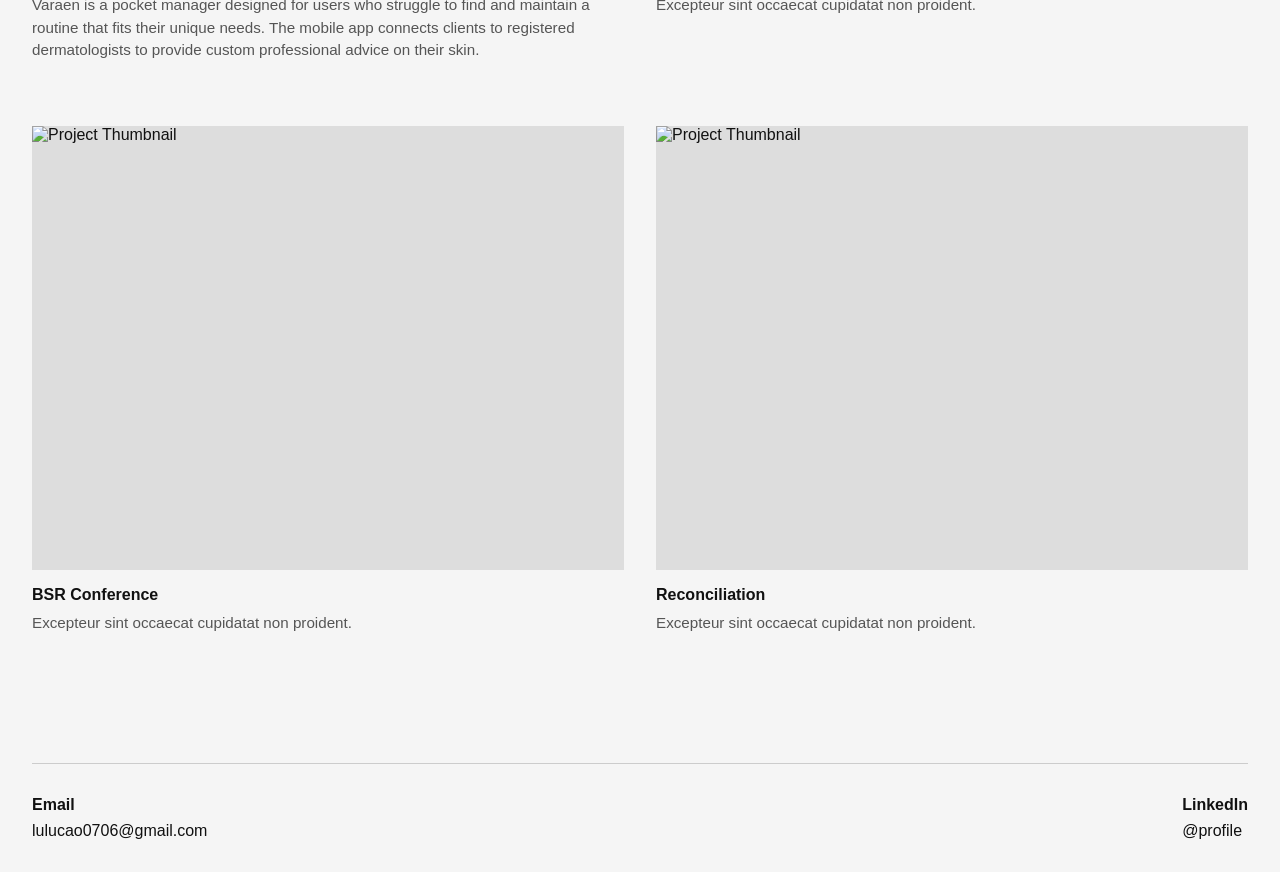
==== commit 55805c9c: "Add files via upload" ====
--- a/index.html
+++ b/index.html
@@ -23,7 +23,7 @@
     <section class="intro">
         <p>
             Under construction.
-
+            </br></br>
             I'm a graphic design student with a background in illustration, currently exploring different areas of design including editorial, branding, logo design, and UI/UX. I'm interested in how visual design shapes communication, storytelling, and user experience across different media.
         </p>
     </section>
